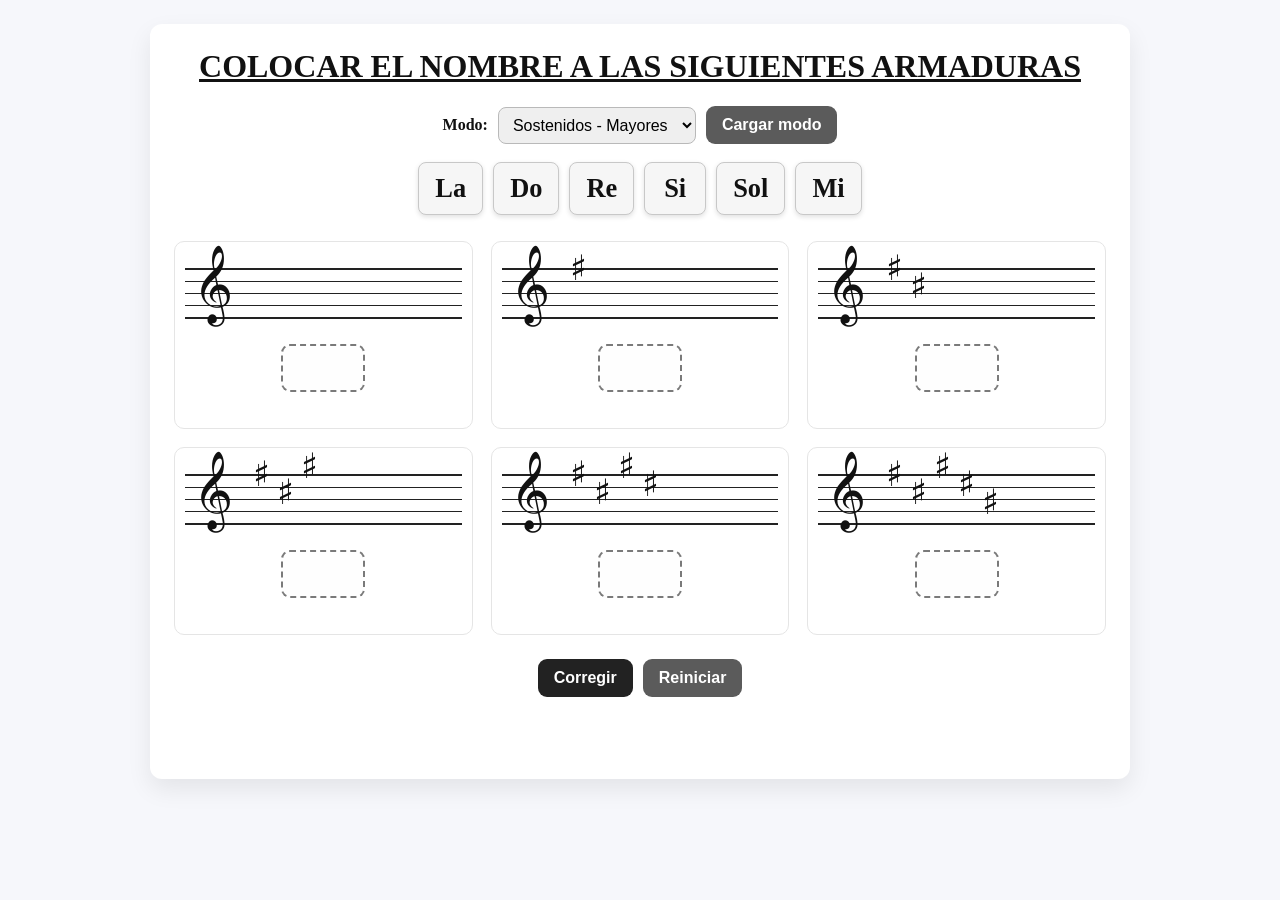
==== index.html @ 9ee37abf "Add files via upload" ====
<!doctype html>
<html lang="es">
<head>
  <meta charset="UTF-8">
  <meta name="viewport" content="width=device-width, initial-scale=1.0">
  <title>Armaduras - Juego de Arrastrar</title>
  <link rel="stylesheet" href="styles.css">
</head>
<body>
  <main class="container">
    <h1>COLOCAR EL NOMBRE A LAS SIGUIENTES ARMADURAS</h1>

    <section class="mode-panel" aria-label="Seleccionar modo">
      <label for="modeSelect">Modo:</label>
      <select id="modeSelect">
        <option value="sharp-major">Sostenidos - Mayores</option>
        <option value="sharp-minor">Sostenidos - Menores</option>
        <option value="flat-major">Bemoles - Mayores</option>
        <option value="flat-minor">Bemoles - Menores</option>
        <option value="mixed">Mezclado</option>
      </select>
      <button id="loadModeBtn" type="button" class="secondary">Cargar modo</button>
    </section>

    <section class="bank" aria-label="Banco de notas">
    </section>

    <section class="grid" aria-label="Armaduras para completar">
    </section>

    <section class="actions">
      <button id="checkBtn" type="button">Corregir</button>
      <button id="resetBtn" type="button" class="secondary">Reiniciar</button>
    </section>

    <p id="result" aria-live="polite"></p>
  </main>

  <script src="script.js"></script>
</body>
</html>
---- styles.css ----
* {
  box-sizing: border-box;
}

body {
  margin: 0;
  font-family: "Times New Roman", Georgia, serif;
  background: #f6f7fb;
  color: #111;
}

.container {
  max-width: 980px;
  margin: 24px auto;
  background: #fff;
  border-radius: 12px;
  padding: 24px;
  box-shadow: 0 10px 24px rgba(0, 0, 0, 0.08);
}

h1 {
  margin-top: 0;
  text-align: center;
  text-decoration: underline;
  font-size: clamp(1.3rem, 2.5vw, 2rem);
}

.mode-panel {
  display: flex;
  gap: 10px;
  justify-content: center;
  align-items: center;
  flex-wrap: wrap;
  margin-bottom: 18px;
}

.mode-panel label {
  font-weight: 700;
}

.mode-panel select {
  border: 1px solid #b9b9b9;
  border-radius: 8px;
  padding: 8px 10px;
  font-size: 1rem;
}

.bank {
  display: flex;
  flex-wrap: wrap;
  justify-content: center;
  gap: 10px;
  margin: 18px 0 26px;
}

.token {
  background: #f6f6f6;
  border: 1px solid #c8c8c8;
  border-radius: 8px;
  padding: 10px 16px;
  min-width: 62px;
  text-align: center;
  font-size: 1.65rem;
  font-weight: 700;
  cursor: grab;
  user-select: none;
  box-shadow: 0 2px 5px rgba(0, 0, 0, 0.12);
}

.token:active {
  cursor: grabbing;
}

.grid {
  display: grid;
  grid-template-columns: repeat(auto-fit, minmax(250px, 1fr));
  gap: 18px;
}

.card {
  border: 1px solid #e5e5e5;
  border-radius: 10px;
  padding: 10px;
  background: #fff;
}

.staff {
  position: relative;
  height: 76px;
  margin-top: 8px;
  background-image: linear-gradient(
    to bottom,
    transparent 11%, #222 11%, #222 13%, transparent 13%,
    transparent 27%, #222 27%, #222 29%, transparent 29%,
    transparent 43%, #222 43%, #222 45%, transparent 45%,
    transparent 59%, #222 59%, #222 61%, transparent 61%,
    transparent 75%, #222 75%, #222 77%, transparent 77%
  );
  border-radius: 4px;
  overflow: visible;
}

.clef {
  position: absolute;
  left: 8px;
  top: -10px;
  font-size: 68px;
  line-height: 1;
}

.accidental {
  position: absolute;
  font-size: 35px;
  line-height: 1;
}

.accidental-group {
  position: absolute;
  inset: 0;
}

.drop-zone {
  margin: 8px auto 2px;
  width: 84px;
  min-height: 48px;
  border: 2px dashed #7a7a7a;
  border-radius: 9px;
  display: flex;
  align-items: center;
  justify-content: center;
  background: #fefefe;
}

.drop-zone.over {
  background: #edf4ff;
  border-color: #2d6cdf;
}

.drop-zone.correct {
  background: #e8f8ec;
  border-color: #1d8f3b;
}

.drop-zone.wrong {
  background: #ffecec;
  border-color: #c43333;
}

.feedback {
  margin: 6px 0 0;
  text-align: center;
  min-height: 20px;
  font-weight: 700;
  font-size: 0.95rem;
  color: #b23a3a;
}

.actions {
  margin-top: 24px;
  display: flex;
  justify-content: center;
  gap: 10px;
}

button {
  border: 0;
  border-radius: 9px;
  padding: 10px 16px;
  font-size: 1rem;
  font-weight: 700;
  cursor: pointer;
  background: #222;
  color: #fff;
}

button.secondary {
  background: #5b5b5b;
}

#result {
  text-align: center;
  margin-top: 14px;
  min-height: 26px;
  font-size: 1.1rem;
  font-weight: 700;
}
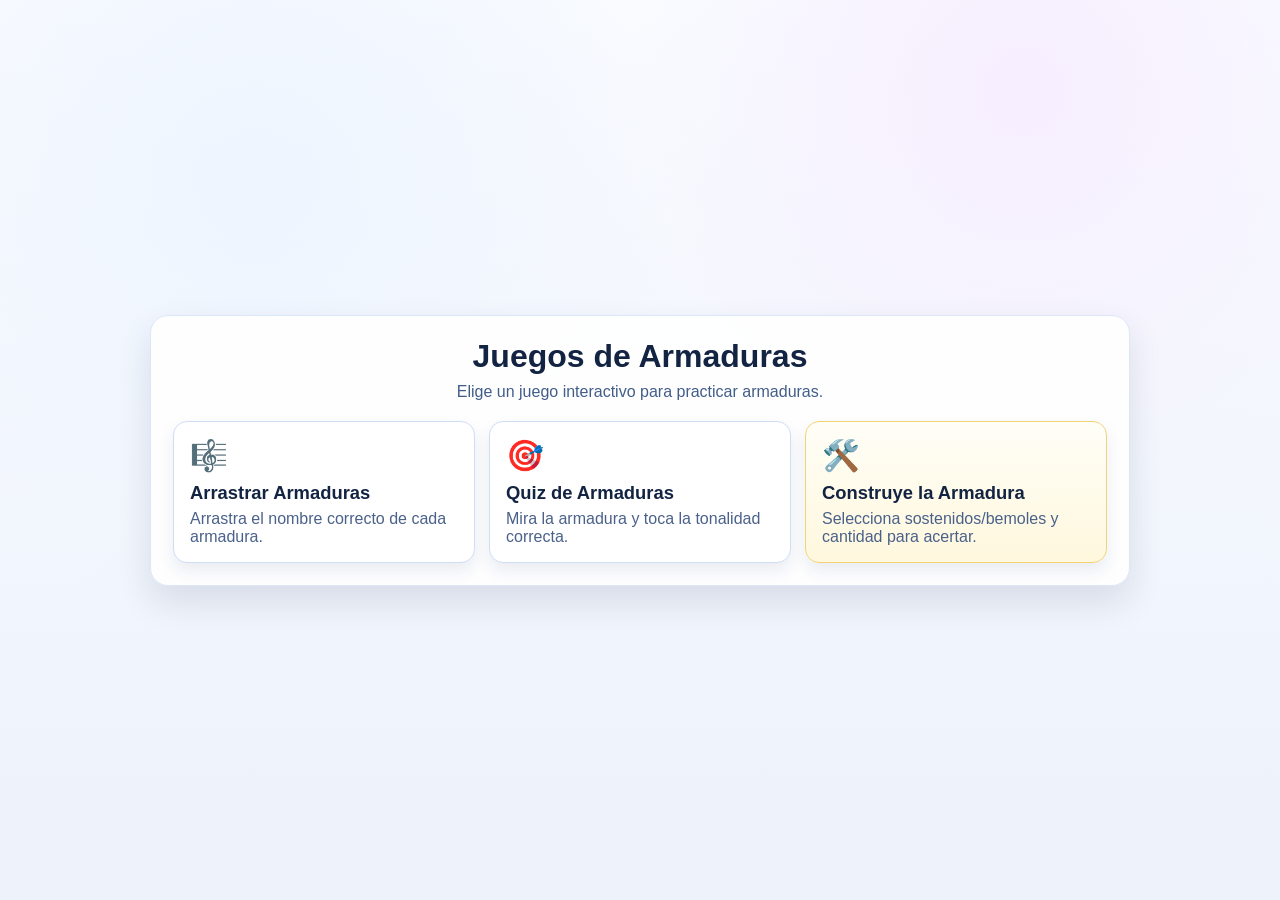
==== commit e9c34f0a: "Add files via upload" ====
--- a/index.html
+++ b/index.html
@@ -3,39 +3,33 @@
 <head>
   <meta charset="UTF-8">
   <meta name="viewport" content="width=device-width, initial-scale=1.0">
-  <title>Armaduras - Juego de Arrastrar</title>
-  <link rel="stylesheet" href="styles.css">
+  <title>Juegos de Armaduras</title>
+  <link rel="stylesheet" href="home.css">
 </head>
 <body>
-  <main class="container">
-    <h1>COLOCAR EL NOMBRE A LAS SIGUIENTES ARMADURAS</h1>
+  <main class="home">
+    <h1>Juegos de Armaduras</h1>
+    <p class="intro">Elige un juego interactivo para practicar armaduras.</p>
 
-    <section class="mode-panel" aria-label="Seleccionar modo">
-      <label for="modeSelect">Modo:</label>
-      <select id="modeSelect">
-        <option value="sharp-major">Sostenidos - Mayores</option>
-        <option value="sharp-minor">Sostenidos - Menores</option>
-        <option value="flat-major">Bemoles - Mayores</option>
-        <option value="flat-minor">Bemoles - Menores</option>
-        <option value="mixed">Mezclado</option>
-      </select>
-      <button id="loadModeBtn" type="button" class="secondary">Cargar modo</button>
+    <section class="game-grid" aria-label="Seleccionar juego">
+      <a class="game-card" href="music.html">
+        <span class="emoji" aria-hidden="true">🎼</span>
+        <h2>Arrastrar Armaduras</h2>
+        <p>Arrastra el nombre correcto de cada armadura.</p>
+      </a>
+
+      <a class="game-card" href="quiz.html">
+        <span class="emoji" aria-hidden="true">🎯</span>
+        <h2>Quiz de Armaduras</h2>
+        <p>Mira la armadura y toca la tonalidad correcta.</p>
+      </a>
+
+      <a class="game-card challenge" href="build.html">
+        <span class="emoji" aria-hidden="true">🛠️</span>
+        <h2>Construye la Armadura</h2>
+        <p>Selecciona sostenidos/bemoles y cantidad para acertar.</p>
+      </a>
     </section>
-
-    <section class="bank" aria-label="Banco de notas">
-    </section>
-
-    <section class="grid" aria-label="Armaduras para completar">
-    </section>
-
-    <section class="actions">
-      <button id="checkBtn" type="button">Corregir</button>
-      <button id="resetBtn" type="button" class="secondary">Reiniciar</button>
-    </section>
-
-    <p id="result" aria-live="polite"></p>
   </main>
-
-  <script src="script.js"></script>
 </body>
 </html>
--- a/home.css
+++ b/home.css
@@ -0,0 +1,92 @@
+* {
+  box-sizing: border-box;
+}
+
+body {
+  margin: 0;
+  min-height: 100dvh;
+  font-family: "Segoe UI", Tahoma, Geneva, Verdana, sans-serif;
+  background:
+    radial-gradient(circle at 20% 20%, #eef5ff 0%, transparent 35%),
+    radial-gradient(circle at 80% 10%, #f7eeff 0%, transparent 30%),
+    linear-gradient(180deg, #f9fbff 0%, #edf2fb 100%);
+  color: #132443;
+  display: grid;
+  place-items: center;
+  padding: 20px;
+}
+
+.home {
+  width: min(980px, 100%);
+  background: rgba(255, 255, 255, 0.94);
+  border: 1px solid #dbe6f8;
+  border-radius: 18px;
+  box-shadow: 0 16px 34px rgba(23, 45, 85, 0.12);
+  padding: 22px;
+}
+
+h1 {
+  margin: 0;
+  text-align: center;
+}
+
+.intro {
+  margin: 8px 0 20px;
+  text-align: center;
+  color: #425d88;
+}
+
+.game-grid {
+  display: grid;
+  grid-template-columns: repeat(auto-fit, minmax(230px, 1fr));
+  gap: 14px;
+}
+
+.game-card {
+  display: block;
+  text-decoration: none;
+  color: inherit;
+  background: #fff;
+  border: 1px solid #cfddf5;
+  border-radius: 14px;
+  padding: 16px;
+  box-shadow: 0 8px 16px rgba(25, 51, 96, 0.09);
+  transition: transform 0.12s ease, box-shadow 0.12s ease, border-color 0.12s ease;
+}
+
+.game-card:hover {
+  transform: translateY(-2px);
+  border-color: #86a7dc;
+  box-shadow: 0 12px 20px rgba(25, 51, 96, 0.15);
+}
+
+.game-card h2 {
+  margin: 8px 0 6px;
+  font-size: 1.15rem;
+}
+
+.game-card p {
+  margin: 0;
+  color: #4a618a;
+}
+
+.emoji {
+  font-size: 1.9rem;
+}
+
+.game-card.challenge {
+  background: linear-gradient(180deg, #fffef7 0%, #fff8de 100%);
+  border-color: #f1d477;
+}
+
+@media (max-width: 700px) {
+  .home {
+    border-radius: 12px;
+    padding: 14px;
+  }
+
+  .game-grid {
+    grid-template-columns: 1fr;
+    gap: 10px;
+  }
+}
